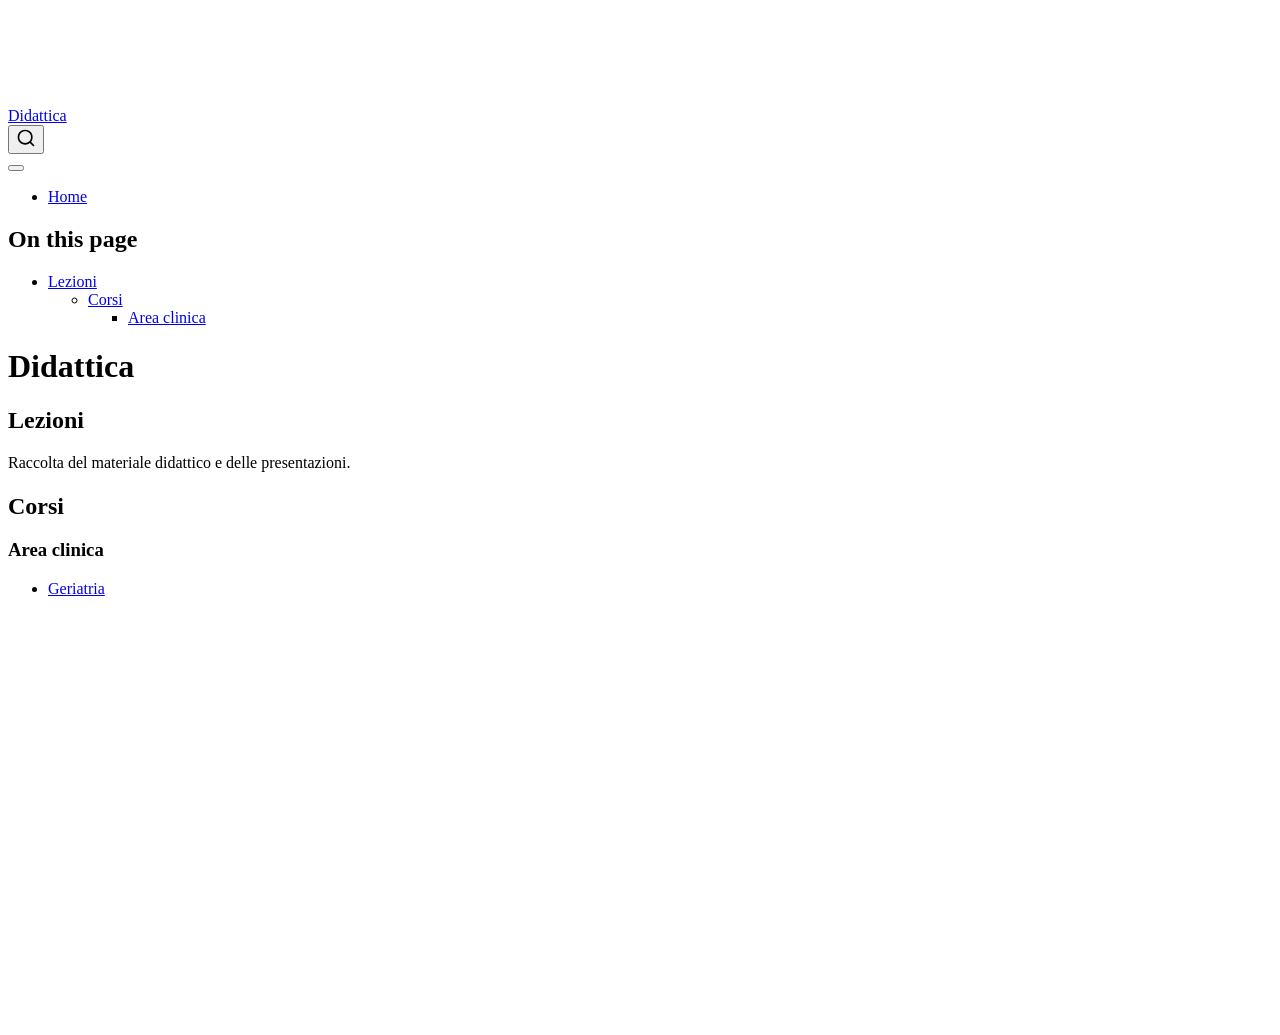
==== index.html @ 147b7f40 "Built site for gh-pages" ====
<!DOCTYPE html>
<html xmlns="http://www.w3.org/1999/xhtml" lang="en" xml:lang="en"><head>

<meta charset="utf-8">
<meta name="generator" content="quarto-1.10.18">

<meta name="viewport" content="width=device-width, initial-scale=1.0, user-scalable=yes">


<title>Didattica</title>
<style>
/* Default styles provided by pandoc.
** See https://pandoc.org/MANUAL.html#variables-for-html for config info.
*/
span.smallcaps{font-variant: small-caps;}
div.columns{display: flex; gap: 1.5em;}
div.column{flex: auto;}
@media screen {
div.columns{gap: min(4vw, 1.5em);}
div.column{overflow-x: auto;}
}
div.hanging-indent{margin-left: 1.5em; text-indent: -1.5em;}
ul.task-list{list-style: none;}
ul.task-list li input[type="checkbox"] {
  width: 0.8em;
  margin: 0 0.8em 0.2em -1em; /* quarto-specific, see https://github.com/quarto-dev/quarto-cli/issues/4556 */ 
  vertical-align: middle;
}
</style>


<script src="site_libs/quarto-nav/quarto-nav.js"></script>
<script src="site_libs/quarto-nav/headroom.min.js"></script>
<script src="site_libs/clipboard/clipboard.min.js"></script>
<script src="site_libs/quarto-search/autocomplete.umd.js"></script>
<script src="site_libs/quarto-search/fuse.min.js"></script>
<script src="site_libs/quarto-search/quarto-search.js"></script>
<meta name="quarto:offset" content="./">
<script src="site_libs/quarto-html/quarto.js" type="module"></script>
<script src="site_libs/quarto-html/tabsets/tabsets.js" type="module"></script>
<script src="site_libs/quarto-html/popper.min.js"></script>
<script src="site_libs/quarto-html/tippy.umd.min.js"></script>
<script src="site_libs/quarto-html/anchor.min.js"></script>
<link href="site_libs/quarto-html/tippy.css" rel="stylesheet">
<link href="site_libs/quarto-html/quarto-syntax-highlighting-64a204ab8560d761af7679ceaba22944.css" rel="stylesheet" id="quarto-text-highlighting-styles">
<script src="site_libs/bootstrap/bootstrap.min.js"></script>
<link href="site_libs/bootstrap/bootstrap-icons.css" rel="stylesheet">
<link href="site_libs/bootstrap/bootstrap-3e9b1289f5f353c49b617ce48ad2bc38.min.css" rel="stylesheet" append-hash="true" id="quarto-bootstrap" data-mode="light">
<script id="quarto-search-options" type="application/json">{
  "location": "navbar",
  "copy-button": false,
  "collapse-after": 3,
  "panel-placement": "end",
  "type": "overlay",
  "limit": 50,
  "keyboard-shortcut": [
    "f",
    "/",
    "s"
  ],
  "show-item-context": false,
  "language": {
    "search-no-results-text": "No results",
    "search-matching-documents-text": "matching documents",
    "search-copy-link-title": "Copy link to search",
    "search-hide-matches-text": "Hide additional matches",
    "search-more-match-text": "more match in this document",
    "search-more-matches-text": "more matches in this document",
    "search-clear-button-title": "Clear",
    "search-text-placeholder": "",
    "search-detached-cancel-button-title": "Cancel",
    "search-submit-button-title": "Submit",
    "search-label": "Search"
  }
}</script>


</head>

<body class="nav-fixed quarto-light">

<div id="quarto-search-results"></div>
  <header id="quarto-header" class="headroom fixed-top">
    <nav class="navbar navbar-expand-lg " data-bs-theme="dark">
      <div class="navbar-container container-fluid">
      <div class="navbar-brand-container mx-auto">
    <a class="navbar-brand" href="./index.html">
    <span class="navbar-title">Didattica</span>
    </a>
  </div>
            <div id="quarto-search" class="" title="Search"></div>
          <button class="navbar-toggler" type="button" data-bs-toggle="collapse" data-bs-target="#navbarCollapse" aria-controls="navbarCollapse" role="menu" aria-expanded="false" aria-label="Toggle navigation" onclick="if (window.quartoToggleHeadroom) { window.quartoToggleHeadroom(); }">
  <span class="navbar-toggler-icon"></span>
</button>
          <div class="collapse navbar-collapse" id="navbarCollapse">
            <ul class="navbar-nav navbar-nav-scroll me-auto">
  <li class="nav-item">
    <a class="nav-link active" href="./index.html" aria-current="page"> 
<span class="menu-text">Home</span></a>
  </li>  
</ul>
          </div> <!-- /navcollapse -->
            <div class="quarto-navbar-tools">
</div>
      </div> <!-- /container-fluid -->
    </nav>
</header>
<!-- content -->
<div id="quarto-content" class="quarto-container page-columns page-rows-contents page-layout-article page-navbar">
<!-- sidebar -->
<!-- margin-sidebar -->
    <div id="quarto-margin-sidebar" class="sidebar margin-sidebar">
        <nav id="TOC" role="doc-toc" class="toc-active">
    <h2 id="toc-title">On this page</h2>
   
  <ul>
  <li><a href="#lezioni" id="toc-lezioni" class="nav-link active" data-scroll-target="#lezioni">Lezioni</a>
  <ul class="collapse">
  <li><a href="#corsi" id="toc-corsi" class="nav-link" data-scroll-target="#corsi">Corsi</a>
  <ul class="collapse">
  <li><a href="#area-clinica" id="toc-area-clinica" class="nav-link" data-scroll-target="#area-clinica">Area clinica</a></li>
  </ul></li>
  </ul></li>
  </ul>
</nav>
    </div>
<!-- main -->
<main class="content" id="quarto-document-content">

<header id="title-block-header" class="quarto-title-block default">
<div class="quarto-title">
<h1 class="title">Didattica</h1>
</div>



<div class="quarto-title-meta">

    
  
    
  </div>
  


</header>


<section id="lezioni" class="level1">
<h1>Lezioni</h1>
<p>Raccolta del materiale didattico e delle presentazioni.</p>
<section id="corsi" class="level2">
<h2 class="anchored" data-anchor-id="corsi">Corsi</h2>
<section id="area-clinica" class="level3">
<h3 class="anchored" data-anchor-id="area-clinica">Area clinica</h3>
<ul>
<li><a href="./geriatria/index.html">Geriatria</a></li>
</ul>


</section>
</section>
</section>

</main> <!-- /main -->
<script id="quarto-html-after-body" type="application/javascript">
  window.document.addEventListener("DOMContentLoaded", function (event) {
    const icon = "";
    const anchorJS = new window.AnchorJS();
    anchorJS.options = {
      placement: 'right',
      icon: icon
    };
    anchorJS.add('.anchored');
    const isCodeAnnotation = (el) => {
      for (const clz of el.classList) {
        if (clz.startsWith('code-annotation-')) {                     
          return true;
        }
      }
      return false;
    }
    const onCopySuccess = function(e) {
      // button target
      const button = e.trigger;
      // don't keep focus
      button.blur();
      // flash "checked"
      button.classList.add('code-copy-button-checked');
      var currentTitle = button.getAttribute("title");
      button.setAttribute("title", "Copied!");
      let tooltip;
      if (window.bootstrap) {
        button.setAttribute("data-bs-toggle", "tooltip");
        button.setAttribute("data-bs-placement", "left");
        button.setAttribute("data-bs-title", "Copied!");
        tooltip = new bootstrap.Tooltip(button, 
          { trigger: "manual", 
            customClass: "code-copy-button-tooltip",
            offset: [0, -8]});
        tooltip.show();    
      }
      setTimeout(function() {
        if (tooltip) {
          tooltip.hide();
          button.removeAttribute("data-bs-title");
          button.removeAttribute("data-bs-toggle");
          button.removeAttribute("data-bs-placement");
        }
        button.setAttribute("title", currentTitle);
        button.classList.remove('code-copy-button-checked');
      }, 1000);
      // clear code selection
      e.clearSelection();
    }
    const getTextToCopy = function(trigger) {
      const outerScaffold = trigger.parentElement.cloneNode(true);
      const codeEl = outerScaffold.querySelector('code');
      for (const childEl of codeEl.children) {
        if (isCodeAnnotation(childEl)) {
          childEl.remove();
        }
      }
      return codeEl.innerText;
    }
    const clipboard = new window.ClipboardJS('.code-copy-button:not([data-in-quarto-modal])', {
      text: getTextToCopy
    });
    clipboard.on('success', onCopySuccess);
    if (window.document.getElementById('quarto-embedded-source-code-modal')) {
      const clipboardModal = new window.ClipboardJS('.code-copy-button[data-in-quarto-modal]', {
        text: getTextToCopy,
        container: window.document.getElementById('quarto-embedded-source-code-modal')
      });
      clipboardModal.on('success', onCopySuccess);
    }
      var localhostRegex = new RegExp(/^(?:http|https):\/\/localhost\:?[0-9]*\//);
      var mailtoRegex = new RegExp(/^mailto:/);
        var filterRegex = new RegExp("https:\/\/ZuccAlb89\.github\.io\/didattica\/");
      var isInternal = (href) => {
          return filterRegex.test(href) || localhostRegex.test(href) || mailtoRegex.test(href);
      }
      // Inspect non-navigation links and adorn them if external
     var links = window.document.querySelectorAll('a[href]:not(.nav-link):not(.navbar-brand):not(.toc-action):not(.sidebar-link):not(.sidebar-item-toggle):not(.pagination-link):not(.no-external):not([aria-hidden]):not(.dropdown-item):not(.quarto-navigation-tool):not(.about-link)');
      for (var i=0; i<links.length; i++) {
        const link = links[i];
        if (!isInternal(link.href)) {
          // undo the damage that might have been done by quarto-nav.js in the case of
          // links that we want to consider external
          if (link.dataset.originalHref !== undefined) {
            link.href = link.dataset.originalHref;
          }
        }
      }
    function tippyHover(el, contentFn, onTriggerFn, onUntriggerFn) {
      const config = {
        allowHTML: true,
        maxWidth: 500,
        delay: 100,
        arrow: false,
        appendTo: function(el) {
            return el.parentElement;
        },
        interactive: true,
        interactiveBorder: 10,
        theme: 'quarto',
        placement: 'bottom-start',
      };
      if (contentFn) {
        config.content = contentFn;
      }
      if (onTriggerFn) {
        config.onTrigger = onTriggerFn;
      }
      if (onUntriggerFn) {
        config.onUntrigger = onUntriggerFn;
      }
      window.tippy(el, config); 
    }
    const noterefs = window.document.querySelectorAll('a[role="doc-noteref"]');
    for (var i=0; i<noterefs.length; i++) {
      const ref = noterefs[i];
      tippyHover(ref, function() {
        // use id or data attribute instead here
        let href = ref.getAttribute('data-footnote-href') || ref.getAttribute('href');
        try { href = new URL(href).hash; } catch {}
        const id = href.replace(/^#\/?/, "");
        const note = window.document.getElementById(id);
        if (note) {
          return note.innerHTML;
        } else {
          return "";
        }
      });
    }
    const xrefs = window.document.querySelectorAll('a.quarto-xref');
    const processXRef = (id, note) => {
      // Strip column container classes
      const stripColumnClz = (el) => {
        el.classList.remove("page-full", "page-columns");
        if (el.children) {
          for (const child of el.children) {
            stripColumnClz(child);
          }
        }
      }
      stripColumnClz(note)
      if (id === null || id.startsWith('sec-')) {
        // Special case sections, only their first couple elements
        const container = document.createElement("div");
        if (note.children && note.children.length > 2) {
          container.appendChild(note.children[0].cloneNode(true));
          for (let i = 1; i < note.children.length; i++) {
            const child = note.children[i];
            if (child.tagName === "P" && child.innerText === "") {
              continue;
            } else {
              container.appendChild(child.cloneNode(true));
              break;
            }
          }
          if (window.Quarto?.typesetMath) {
            window.Quarto.typesetMath(container);
          }
          return container.innerHTML
        } else {
          if (window.Quarto?.typesetMath) {
            window.Quarto.typesetMath(note);
          }
          return note.innerHTML;
        }
      } else {
        // Remove any anchor links if they are present
        const anchorLink = note.querySelector('a.anchorjs-link');
        if (anchorLink) {
          anchorLink.remove();
        }
        if (window.Quarto?.typesetMath) {
          window.Quarto.typesetMath(note);
        }
        if (note.classList.contains("callout")) {
          return note.outerHTML;
        } else {
          return note.innerHTML;
        }
      }
    }
    for (var i=0; i<xrefs.length; i++) {
      const xref = xrefs[i];
      tippyHover(xref, undefined, function(instance) {
        instance.disable();
        let url = xref.getAttribute('href');
        let hash = undefined; 
        if (url.startsWith('#')) {
          hash = url;
        } else {
          try { hash = new URL(url).hash; } catch {}
        }
        if (hash) {
          const id = hash.replace(/^#\/?/, "");
          const note = window.document.getElementById(id);
          if (note !== null) {
            try {
              const html = processXRef(id, note.cloneNode(true));
              instance.setContent(html);
            } finally {
              instance.enable();
              instance.show();
            }
          } else {
            // See if we can fetch this
            fetch(url.split('#')[0])
            .then(res => res.text())
            .then(html => {
              const parser = new DOMParser();
              const htmlDoc = parser.parseFromString(html, "text/html");
              const note = htmlDoc.getElementById(id);
              if (note !== null) {
                const html = processXRef(id, note);
                instance.setContent(html);
              } 
            }).finally(() => {
              instance.enable();
              instance.show();
            });
          }
        } else {
          // See if we can fetch a full url (with no hash to target)
          // This is a special case and we should probably do some content thinning / targeting
          fetch(url)
          .then(res => res.text())
          .then(html => {
            const parser = new DOMParser();
            const htmlDoc = parser.parseFromString(html, "text/html");
            const note = htmlDoc.querySelector('main.content');
            if (note !== null) {
              // This should only happen for chapter cross references
              // (since there is no id in the URL)
              // remove the first header
              if (note.children.length > 0 && note.children[0].tagName === "HEADER") {
                note.children[0].remove();
              }
              const html = processXRef(null, note);
              instance.setContent(html);
            } 
          }).finally(() => {
            instance.enable();
            instance.show();
          });
        }
      }, function(instance) {
      });
    }
        let selectedAnnoteEl;
        const selectorForAnnotation = ( cell, annotation) => {
          let cellAttr = 'data-code-cell="' + cell + '"';
          let lineAttr = 'data-code-annotation="' +  annotation + '"';
          const selector = 'span[' + cellAttr + '][' + lineAttr + ']';
          return selector;
        }
        const selectCodeLines = (annoteEl) => {
          const doc = window.document;
          const targetCell = annoteEl.getAttribute("data-target-cell");
          const targetAnnotation = annoteEl.getAttribute("data-target-annotation");
          const annoteSpan = window.document.querySelector(selectorForAnnotation(targetCell, targetAnnotation));
          const lines = annoteSpan.getAttribute("data-code-lines").split(",");
          const lineIds = lines.map((line) => {
            return targetCell + "-" + line;
          })
          let top = null;
          let height = null;
          let parent = null;
          if (lineIds.length > 0) {
              //compute the position of the single el (top and bottom and make a div)
              const el = window.document.getElementById(lineIds[0]);
              top = el.offsetTop;
              height = el.offsetHeight;
              parent = el.parentElement.parentElement;
            if (lineIds.length > 1) {
              const lastEl = window.document.getElementById(lineIds[lineIds.length - 1]);
              const bottom = lastEl.offsetTop + lastEl.offsetHeight;
              height = bottom - top;
            }
            if (top !== null && height !== null && parent !== null) {
              // cook up a div (if necessary) and position it 
              let div = window.document.getElementById("code-annotation-line-highlight");
              if (div === null) {
                div = window.document.createElement("div");
                div.setAttribute("id", "code-annotation-line-highlight");
                div.style.position = 'absolute';
                parent.appendChild(div);
              }
              div.style.top = top - 2 + "px";
              div.style.height = height + 4 + "px";
              div.style.left = 0;
              let gutterDiv = window.document.getElementById("code-annotation-line-highlight-gutter");
              if (gutterDiv === null) {
                gutterDiv = window.document.createElement("div");
                gutterDiv.setAttribute("id", "code-annotation-line-highlight-gutter");
                gutterDiv.style.position = 'absolute';
                const codeCell = window.document.getElementById(targetCell);
                const gutter = codeCell.querySelector('.code-annotation-gutter');
                gutter.appendChild(gutterDiv);
              }
              gutterDiv.style.top = top - 2 + "px";
              gutterDiv.style.height = height + 4 + "px";
            }
            selectedAnnoteEl = annoteEl;
          }
        };
        const unselectCodeLines = () => {
          const elementsIds = ["code-annotation-line-highlight", "code-annotation-line-highlight-gutter"];
          elementsIds.forEach((elId) => {
            const div = window.document.getElementById(elId);
            if (div) {
              div.remove();
            }
          });
          selectedAnnoteEl = undefined;
        };
          // Handle positioning of the toggle
      window.addEventListener(
        "resize",
        throttle(() => {
          elRect = undefined;
          if (selectedAnnoteEl) {
            selectCodeLines(selectedAnnoteEl);
          }
        }, 10)
      );
      function throttle(fn, ms) {
      let throttle = false;
      let timer;
        return (...args) => {
          if(!throttle) { // first call gets through
              fn.apply(this, args);
              throttle = true;
          } else { // all the others get throttled
              if(timer) clearTimeout(timer); // cancel #2
              timer = setTimeout(() => {
                fn.apply(this, args);
                timer = throttle = false;
              }, ms);
          }
        };
      }
        // Attach click handler to the DT
        const annoteDls = window.document.querySelectorAll('dt[data-target-cell]');
        for (const annoteDlNode of annoteDls) {
          annoteDlNode.addEventListener('click', (event) => {
            const clickedEl = event.target;
            if (clickedEl !== selectedAnnoteEl) {
              unselectCodeLines();
              const activeEl = window.document.querySelector('dt[data-target-cell].code-annotation-active');
              if (activeEl) {
                activeEl.classList.remove('code-annotation-active');
              }
              selectCodeLines(clickedEl);
              clickedEl.classList.add('code-annotation-active');
            } else {
              // Unselect the line
              unselectCodeLines();
              clickedEl.classList.remove('code-annotation-active');
            }
          });
        }
    const findCites = (el) => {
      const parentEl = el.parentElement;
      if (parentEl) {
        const cites = parentEl.dataset.cites;
        if (cites) {
          return {
            el,
            cites: cites.split(' ')
          };
        } else {
          return findCites(el.parentElement)
        }
      } else {
        return undefined;
      }
    };
    var bibliorefs = window.document.querySelectorAll('a[role="doc-biblioref"]');
    for (var i=0; i<bibliorefs.length; i++) {
      const ref = bibliorefs[i];
      const citeInfo = findCites(ref);
      if (citeInfo) {
        tippyHover(citeInfo.el, function() {
          var popup = window.document.createElement('div');
          citeInfo.cites.forEach(function(cite) {
            var citeDiv = window.document.createElement('div');
            citeDiv.classList.add('hanging-indent');
            citeDiv.classList.add('csl-entry');
            var biblioDiv = window.document.getElementById('ref-' + cite);
            if (biblioDiv) {
              citeDiv.innerHTML = biblioDiv.innerHTML;
            }
            popup.appendChild(citeDiv);
          });
          return popup.innerHTML;
        });
      }
    }
  });
  </script>
</div> <!-- /content -->




</body></html>
---- site_libs/quarto-html/tippy.css ----
.tippy-box[data-animation=fade][data-state=hidden]{opacity:0}[data-tippy-root]{max-width:calc(100vw - 10px)}.tippy-box{position:relative;background-color:#333;color:#fff;border-radius:4px;font-size:14px;line-height:1.4;white-space:normal;outline:0;transition-property:transform,visibility,opacity}.tippy-box[data-placement^=top]>.tippy-arrow{bottom:0}.tippy-box[data-placement^=top]>.tippy-arrow:before{bottom:-7px;left:0;border-width:8px 8px 0;border-top-color:initial;transform-origin:center top}.tippy-box[data-placement^=bottom]>.tippy-arrow{top:0}.tippy-box[data-placement^=bottom]>.tippy-arrow:before{top:-7px;left:0;border-width:0 8px 8px;border-bottom-color:initial;transform-origin:center bottom}.tippy-box[data-placement^=left]>.tippy-arrow{right:0}.tippy-box[data-placement^=left]>.tippy-arrow:before{border-width:8px 0 8px 8px;border-left-color:initial;right:-7px;transform-origin:center left}.tippy-box[data-placement^=right]>.tippy-arrow{left:0}.tippy-box[data-placement^=right]>.tippy-arrow:before{left:-7px;border-width:8px 8px 8px 0;border-right-color:initial;transform-origin:center right}.tippy-box[data-inertia][data-state=visible]{transition-timing-function:cubic-bezier(.54,1.5,.38,1.11)}.tippy-arrow{width:16px;height:16px;color:#333}.tippy-arrow:before{content:"";position:absolute;border-color:transparent;border-style:solid}.tippy-content{position:relative;padding:5px 9px;z-index:1}
---- site_libs/quarto-html/quarto-syntax-highlighting-64a204ab8560d761af7679ceaba22944.css ----
/* quarto syntax highlight colors */
:root {
  --quarto-hl-ot-color: #003B4F;
  --quarto-hl-at-color: #657422;
  --quarto-hl-ss-color: #20794D;
  --quarto-hl-an-color: #5E5E5E;
  --quarto-hl-fu-color: #4758AB;
  --quarto-hl-st-color: #20794D;
  --quarto-hl-cf-color: #003B4F;
  --quarto-hl-op-color: #5E5E5E;
  --quarto-hl-er-color: #AD0000;
  --quarto-hl-bn-color: #AD0000;
  --quarto-hl-al-color: #AD0000;
  --quarto-hl-va-color: #111111;
  --quarto-hl-bu-color: inherit;
  --quarto-hl-ex-color: inherit;
  --quarto-hl-pp-color: #AD0000;
  --quarto-hl-in-color: #5E5E5E;
  --quarto-hl-vs-color: #20794D;
  --quarto-hl-wa-color: #5E5E5E;
  --quarto-hl-do-color: #5E5E5E;
  --quarto-hl-im-color: #00769E;
  --quarto-hl-ch-color: #20794D;
  --quarto-hl-dt-color: #AD0000;
  --quarto-hl-fl-color: #AD0000;
  --quarto-hl-co-color: #5E5E5E;
  --quarto-hl-cv-color: #5E5E5E;
  --quarto-hl-cn-color: #8f5902;
  --quarto-hl-sc-color: #5E5E5E;
  --quarto-hl-dv-color: #AD0000;
  --quarto-hl-kw-color: #003B4F;
}

/* other quarto variables */
:root {
  --quarto-font-monospace: SFMono-Regular, Menlo, Monaco, Consolas, "Liberation Mono", "Courier New", monospace;
}

/* syntax highlight based on Pandoc's rules */
pre > code.sourceCode > span {
  color: #003B4F;
}

code.sourceCode > span {
  color: #003B4F;
}

div.sourceCode,
div.sourceCode pre.sourceCode {
  color: #003B4F;
}

/* Normal */
code span {
  color: #003B4F;
}

/* Alert */
code span.al {
  color: #AD0000;
  font-style: inherit;
}

/* Annotation */
code span.an {
  color: #5E5E5E;
  font-style: inherit;
}

/* Attribute */
code span.at {
  color: #657422;
  font-style: inherit;
}

/* BaseN */
code span.bn {
  color: #AD0000;
  font-style: inherit;
}

/* BuiltIn */
code span.bu {
  font-style: inherit;
}

/* ControlFlow */
code span.cf {
  color: #003B4F;
  font-weight: bold;
  font-style: inherit;
}

/* Char */
code span.ch {
  color: #20794D;
  font-style: inherit;
}

/* Constant */
code span.cn {
  color: #8f5902;
  font-style: inherit;
}

/* Comment */
code span.co {
  color: #5E5E5E;
  font-style: inherit;
}

/* CommentVar */
code span.cv {
  color: #5E5E5E;
  font-style: italic;
}

/* Documentation */
code span.do {
  color: #5E5E5E;
  font-style: italic;
}

/* DataType */
code span.dt {
  color: #AD0000;
  font-style: inherit;
}

/* DecVal */
code span.dv {
  color: #AD0000;
  font-style: inherit;
}

/* Error */
code span.er {
  color: #AD0000;
  font-style: inherit;
}

/* Extension */
code span.ex {
  font-style: inherit;
}

/* Float */
code span.fl {
  color: #AD0000;
  font-style: inherit;
}

/* Function */
code span.fu {
  color: #4758AB;
  font-style: inherit;
}

/* Import */
code span.im {
  color: #00769E;
  font-style: inherit;
}

/* Information */
code span.in {
  color: #5E5E5E;
  font-style: inherit;
}

/* Keyword */
code span.kw {
  color: #003B4F;
  font-weight: bold;
  font-style: inherit;
}

/* Operator */
code span.op {
  color: #5E5E5E;
  font-style: inherit;
}

/* Other */
code span.ot {
  color: #003B4F;
  font-style: inherit;
}

/* Preprocessor */
code span.pp {
  color: #AD0000;
  font-style: inherit;
}

/* SpecialChar */
code span.sc {
  color: #5E5E5E;
  font-style: inherit;
}

/* SpecialString */
code span.ss {
  color: #20794D;
  font-style: inherit;
}

/* String */
code span.st {
  color: #20794D;
  font-style: inherit;
}

/* Variable */
code span.va {
  color: #111111;
  font-style: inherit;
}

/* VerbatimString */
code span.vs {
  color: #20794D;
  font-style: inherit;
}

/* Warning */
code span.wa {
  color: #5E5E5E;
  font-style: italic;
}

.prevent-inlining {
  content: "</";
}

/*# sourceMappingURL=9d8d5bb603a83b8298b89080a598c93b.css.map */
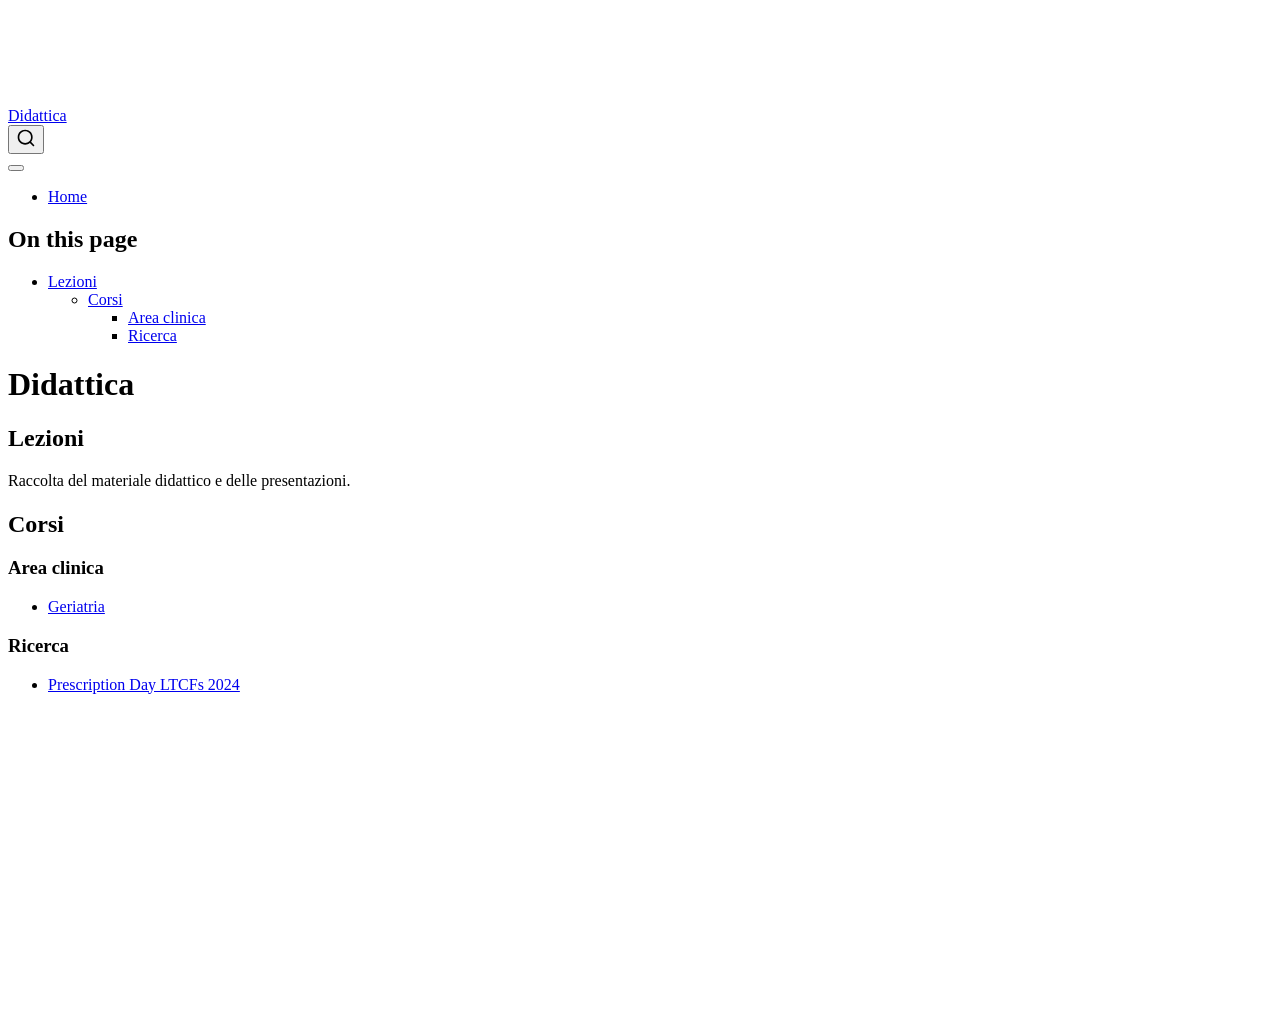
==== commit 0c699639: "Built site for gh-pages" ====
--- a/index.html
+++ b/index.html
@@ -119,6 +119,7 @@
   <li><a href="#corsi" id="toc-corsi" class="nav-link" data-scroll-target="#corsi">Corsi</a>
   <ul class="collapse">
   <li><a href="#area-clinica" id="toc-area-clinica" class="nav-link" data-scroll-target="#area-clinica">Area clinica</a></li>
+  <li><a href="#ricerca" id="toc-ricerca" class="nav-link" data-scroll-target="#ricerca">Ricerca</a></li>
   </ul></li>
   </ul></li>
   </ul>
@@ -155,6 +156,12 @@
 <h3 class="anchored" data-anchor-id="area-clinica">Area clinica</h3>
 <ul>
 <li><a href="./geriatria/index.html">Geriatria</a></li>
+</ul>
+</section>
+<section id="ricerca" class="level3">
+<h3 class="anchored" data-anchor-id="ricerca">Ricerca</h3>
+<ul>
+<li><a href="./gruppoYES/Prescription_day/index.html">Prescription Day LTCFs 2024</a></li>
 </ul>
 
 
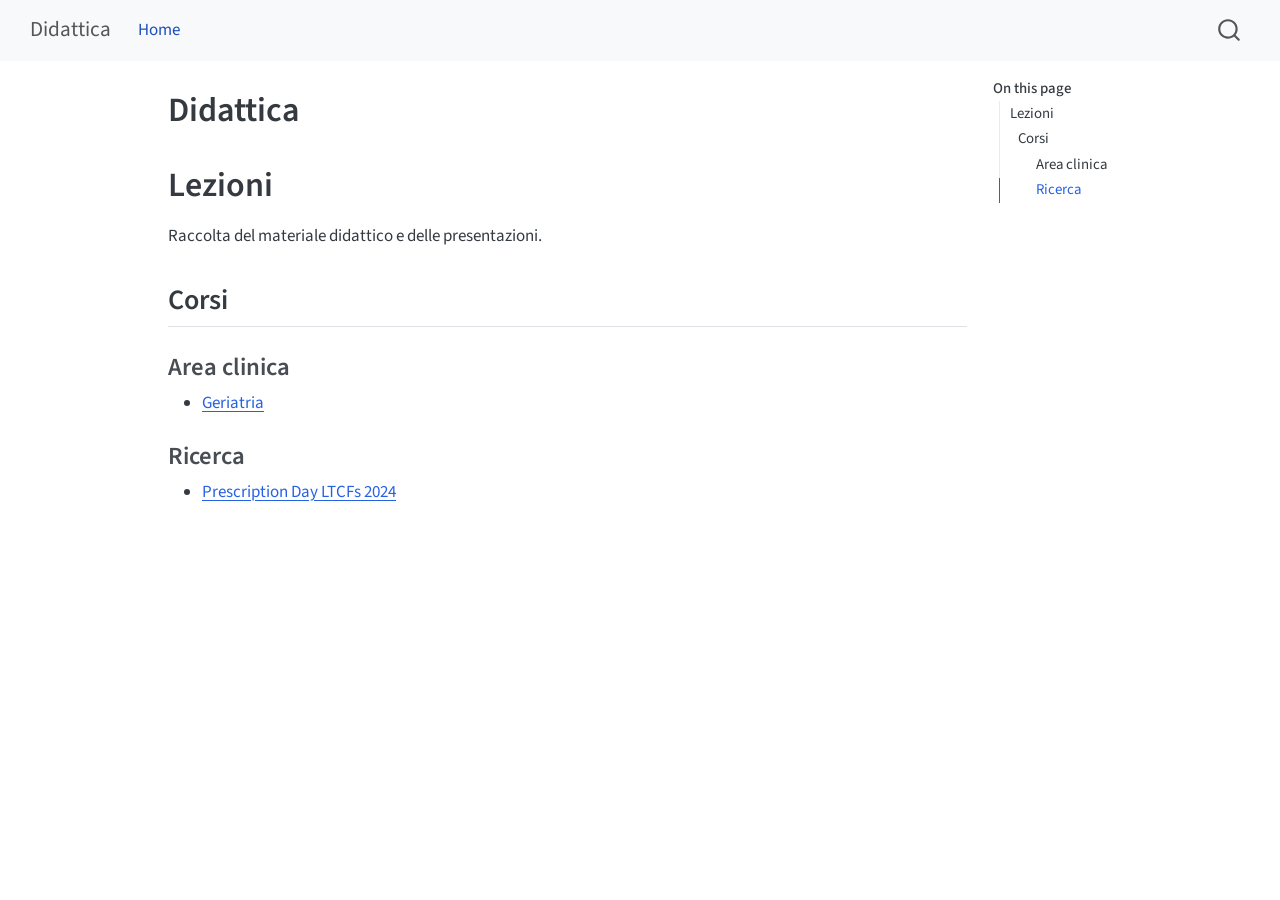
==== commit 761ff6f2: "Built site for gh-pages" ====
--- a/index.html
+++ b/index.html
@@ -45,7 +45,7 @@
 <link href="site_libs/quarto-html/quarto-syntax-highlighting-64a204ab8560d761af7679ceaba22944.css" rel="stylesheet" id="quarto-text-highlighting-styles">
 <script src="site_libs/bootstrap/bootstrap.min.js"></script>
 <link href="site_libs/bootstrap/bootstrap-icons.css" rel="stylesheet">
-<link href="site_libs/bootstrap/bootstrap-3e9b1289f5f353c49b617ce48ad2bc38.min.css" rel="stylesheet" append-hash="true" id="quarto-bootstrap" data-mode="light">
+<link href="site_libs/bootstrap/bootstrap-55617497126496852ff9f5a59253c640.min.css" rel="stylesheet" append-hash="true" id="quarto-bootstrap" data-mode="light">
 <script id="quarto-search-options" type="application/json">{
   "location": "navbar",
   "copy-button": false,
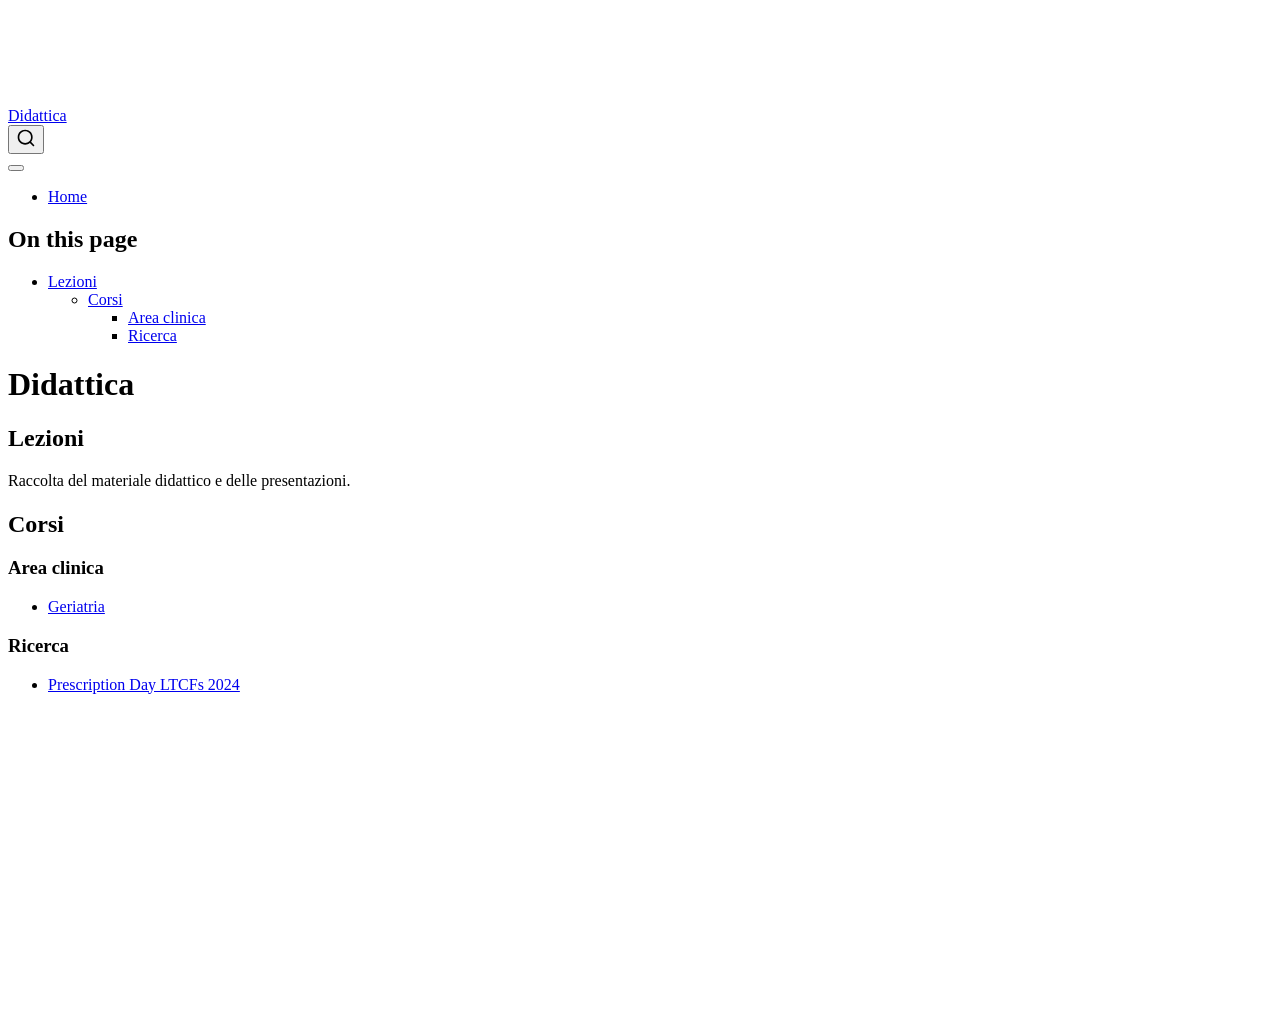
==== commit 82cdc7a7: "Built site for gh-pages" ====
--- a/index.html
+++ b/index.html
@@ -45,7 +45,7 @@
 <link href="site_libs/quarto-html/quarto-syntax-highlighting-64a204ab8560d761af7679ceaba22944.css" rel="stylesheet" id="quarto-text-highlighting-styles">
 <script src="site_libs/bootstrap/bootstrap.min.js"></script>
 <link href="site_libs/bootstrap/bootstrap-icons.css" rel="stylesheet">
-<link href="site_libs/bootstrap/bootstrap-55617497126496852ff9f5a59253c640.min.css" rel="stylesheet" append-hash="true" id="quarto-bootstrap" data-mode="light">
+<link href="site_libs/bootstrap/bootstrap-3e9b1289f5f353c49b617ce48ad2bc38.min.css" rel="stylesheet" append-hash="true" id="quarto-bootstrap" data-mode="light">
 <script id="quarto-search-options" type="application/json">{
   "location": "navbar",
   "copy-button": false,
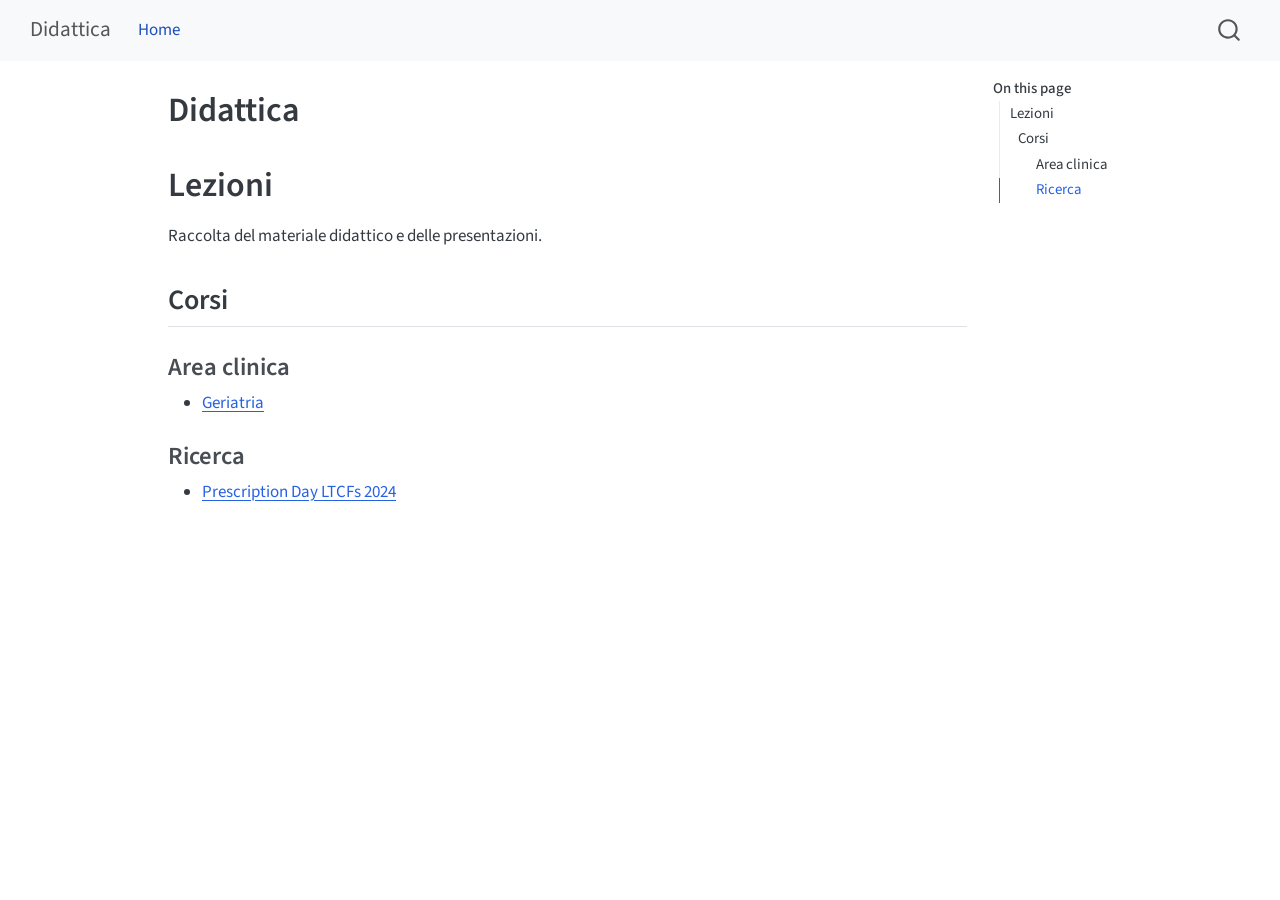
==== commit c0939ce2: "Built site for gh-pages" ====
--- a/index.html
+++ b/index.html
@@ -45,7 +45,7 @@
 <link href="site_libs/quarto-html/quarto-syntax-highlighting-64a204ab8560d761af7679ceaba22944.css" rel="stylesheet" id="quarto-text-highlighting-styles">
 <script src="site_libs/bootstrap/bootstrap.min.js"></script>
 <link href="site_libs/bootstrap/bootstrap-icons.css" rel="stylesheet">
-<link href="site_libs/bootstrap/bootstrap-3e9b1289f5f353c49b617ce48ad2bc38.min.css" rel="stylesheet" append-hash="true" id="quarto-bootstrap" data-mode="light">
+<link href="site_libs/bootstrap/bootstrap-55617497126496852ff9f5a59253c640.min.css" rel="stylesheet" append-hash="true" id="quarto-bootstrap" data-mode="light">
 <script id="quarto-search-options" type="application/json">{
   "location": "navbar",
   "copy-button": false,
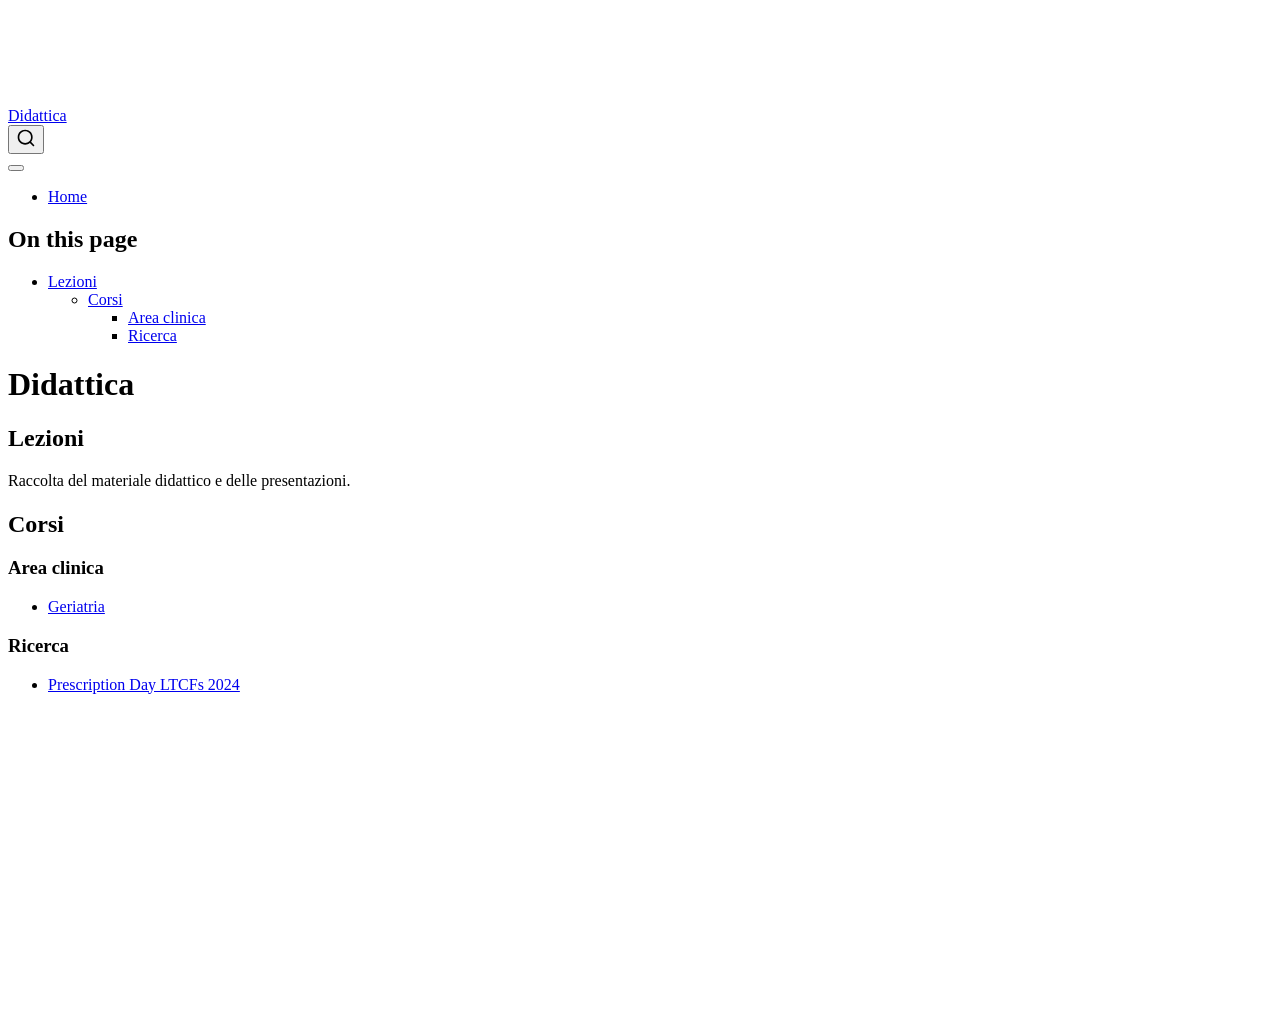
==== commit d6466f05: "Built site for gh-pages" ====
--- a/index.html
+++ b/index.html
@@ -45,7 +45,7 @@
 <link href="site_libs/quarto-html/quarto-syntax-highlighting-64a204ab8560d761af7679ceaba22944.css" rel="stylesheet" id="quarto-text-highlighting-styles">
 <script src="site_libs/bootstrap/bootstrap.min.js"></script>
 <link href="site_libs/bootstrap/bootstrap-icons.css" rel="stylesheet">
-<link href="site_libs/bootstrap/bootstrap-55617497126496852ff9f5a59253c640.min.css" rel="stylesheet" append-hash="true" id="quarto-bootstrap" data-mode="light">
+<link href="site_libs/bootstrap/bootstrap-3e9b1289f5f353c49b617ce48ad2bc38.min.css" rel="stylesheet" append-hash="true" id="quarto-bootstrap" data-mode="light">
 <script id="quarto-search-options" type="application/json">{
   "location": "navbar",
   "copy-button": false,
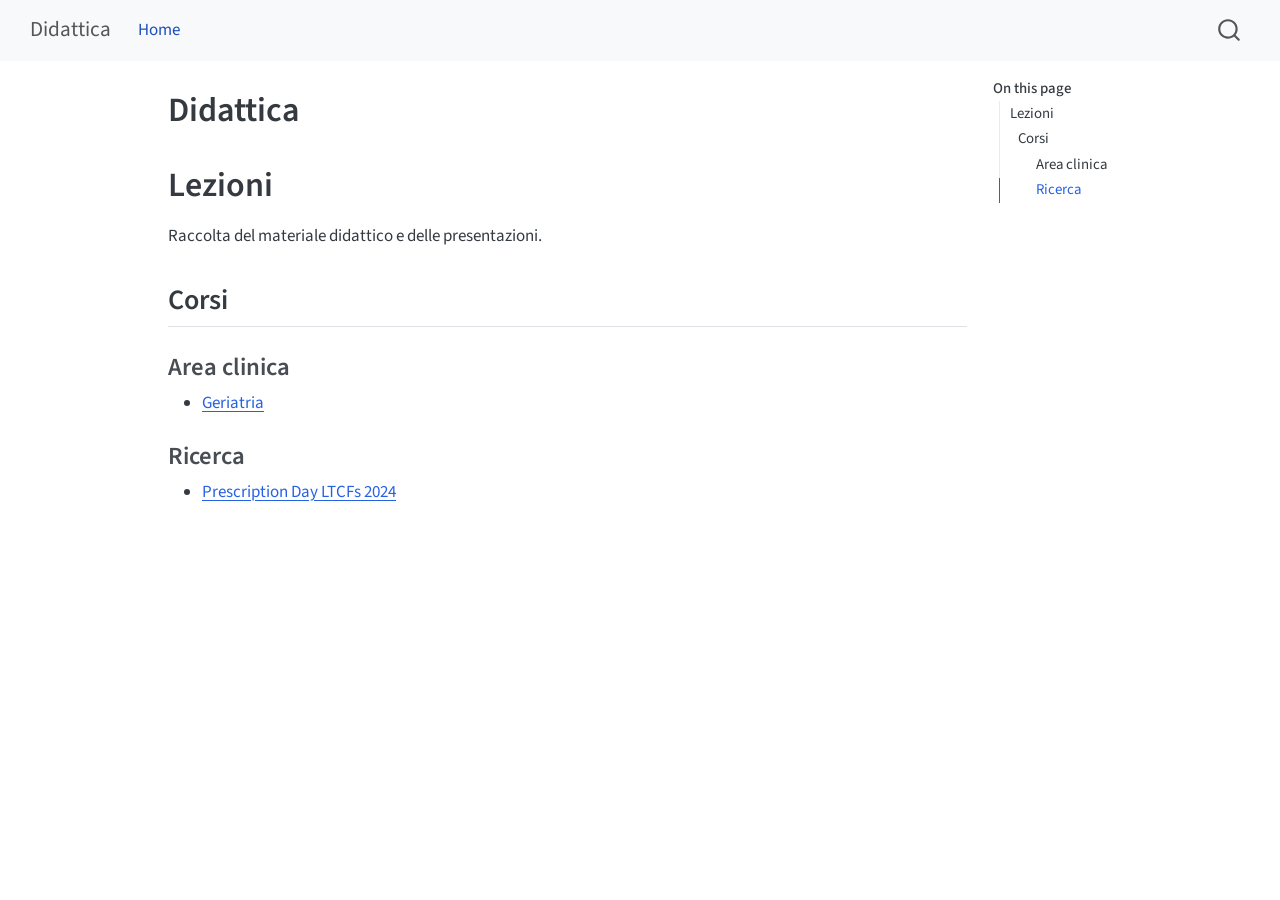
==== commit 50d4313e: "Built site for gh-pages" ====
--- a/index.html
+++ b/index.html
@@ -45,7 +45,7 @@
 <link href="site_libs/quarto-html/quarto-syntax-highlighting-64a204ab8560d761af7679ceaba22944.css" rel="stylesheet" id="quarto-text-highlighting-styles">
 <script src="site_libs/bootstrap/bootstrap.min.js"></script>
 <link href="site_libs/bootstrap/bootstrap-icons.css" rel="stylesheet">
-<link href="site_libs/bootstrap/bootstrap-3e9b1289f5f353c49b617ce48ad2bc38.min.css" rel="stylesheet" append-hash="true" id="quarto-bootstrap" data-mode="light">
+<link href="site_libs/bootstrap/bootstrap-55617497126496852ff9f5a59253c640.min.css" rel="stylesheet" append-hash="true" id="quarto-bootstrap" data-mode="light">
 <script id="quarto-search-options" type="application/json">{
   "location": "navbar",
   "copy-button": false,
